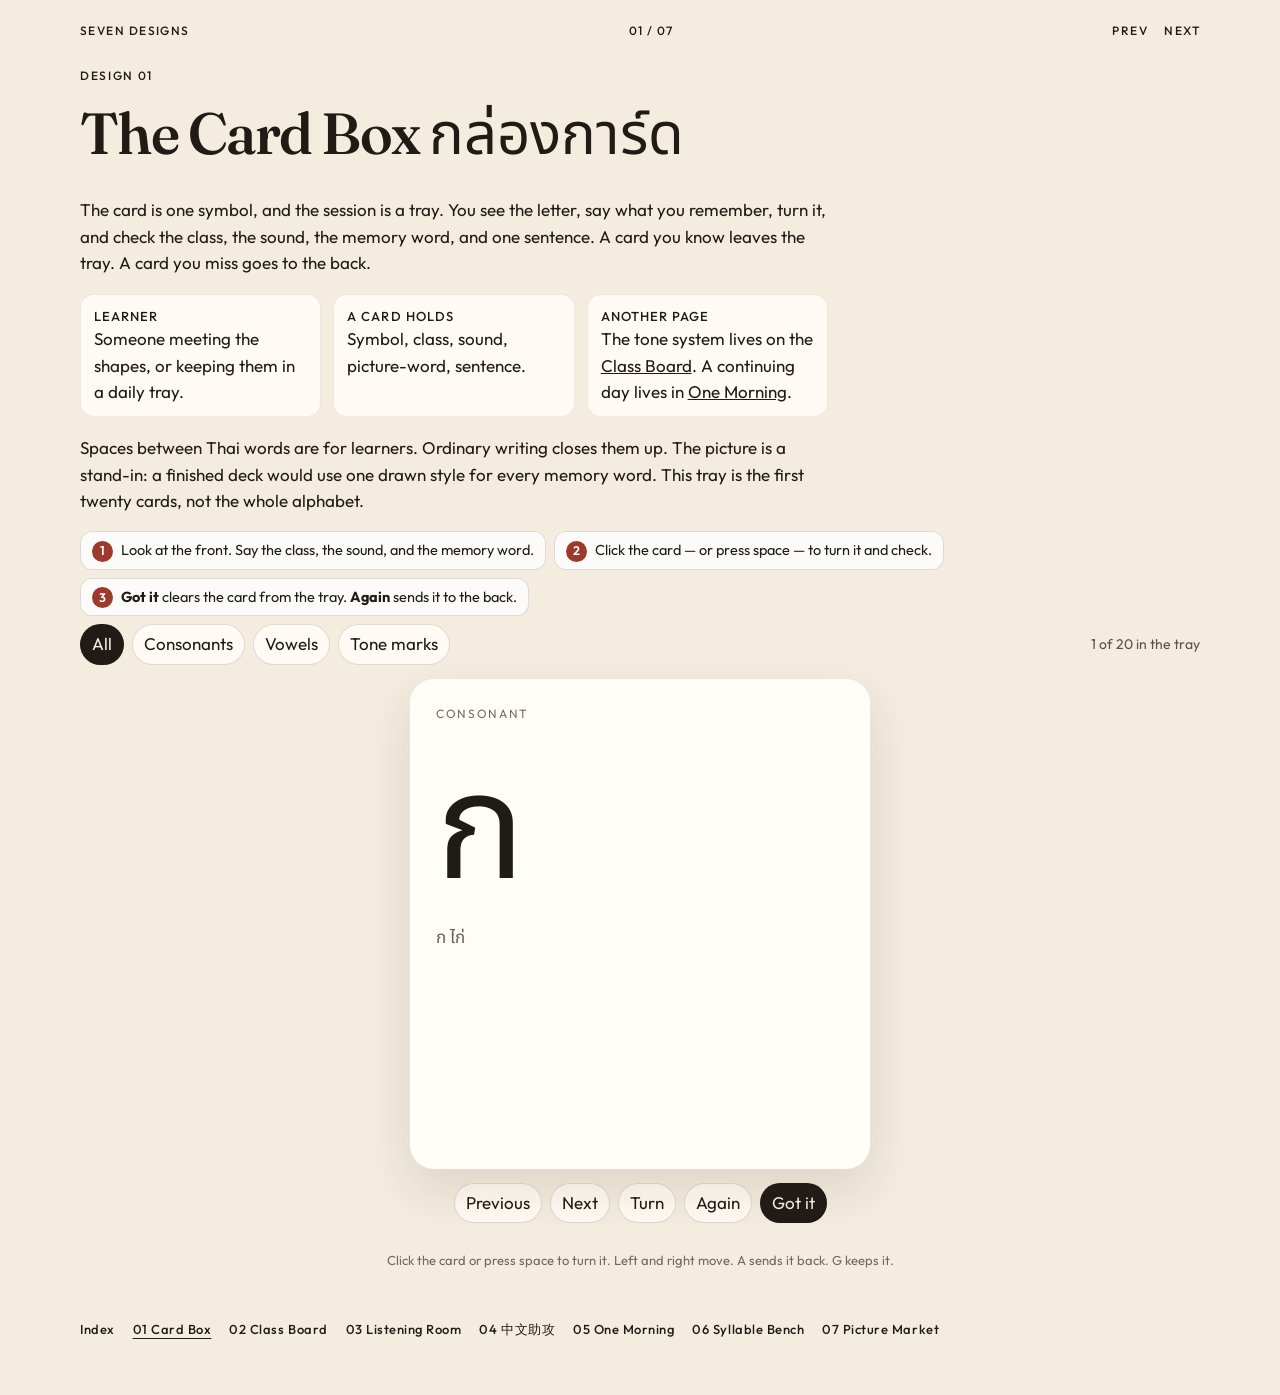
==== 01-card-box.html @ 402484c0 "Initial commit: Thai alphabet learning prototypes and workshop. Co-authored-by: Cursor <cursoragent@" ====
﻿<!DOCTYPE html>
<html lang="en">
<head>
  <meta charset="utf-8">
  <meta name="viewport" content="width=device-width, initial-scale=1">
  <title>01 The Card Box · Thai alphabet</title>
  <link rel="preconnect" href="https://fonts.googleapis.com">
  <link rel="preconnect" href="https://fonts.gstatic.com" crossorigin>
  <link href="https://fonts.googleapis.com/css2?family=Fraunces:opsz,wght@9..144,560;9..144,650&family=Outfit:wght@400;500;640&family=Noto+Sans+Thai:wght@500;700&family=Noto+Serif+Thai:wght@560;700&display=swap" rel="stylesheet">
  <link rel="stylesheet" href="css/site.css?v=4">
  <style>
    :root { --bg: #f3ecdf; --ink: #211b16; --accent: #9d3a2c; }
    h1 { font-family: Fraunces, Georgia, serif; font-weight: 560; font-size: clamp(36px, 5vw, 58px); letter-spacing: -.03em; line-height: 1.05; margin: 8px 0; }
    h1 em, .th-serif { font-family: "Noto Serif Thai", "Leelawadee UI", serif; font-style: normal; }
    .kicker { letter-spacing: .14em; text-transform: uppercase; font-size: 12px; font-weight: 500; margin: 18px 0 0; }
    .brief { max-width: 68ch; }
    .facts { display: grid; grid-template-columns: repeat(3, 1fr); gap: 12px; margin: 18px 0; }
    .facts div { background: #fffaf3; border-radius: 14px; padding: 12px 14px; box-shadow: inset 0 0 0 1px rgba(33,27,22,.08); }
    .facts strong { display: block; font-size: 13px; letter-spacing: .08em; text-transform: uppercase; font-weight: 500; }
    .proto { margin-top: 10px; }
    .bar { display: flex; flex-wrap: wrap; gap: 8px; align-items: center; margin: 8px 0 14px; }
    .chip, .ctrl { border-radius: 999px; padding: 7px 12px; background: #fffaf3; box-shadow: inset 0 0 0 1px rgba(33,27,22,.14); }
    .chip[aria-pressed="true"], .ctrl.primary { background: var(--ink); color: #f6f1e7; }
    .count { margin-left: auto; font-size: 14px; color: #5c5148; }
    .stage { display: grid; justify-items: center; gap: 14px; }
    .flip { width: min(460px, 100%); height: 490px; perspective: 1200px; }
    .inner { position: relative; height: 100%; transform-style: preserve-3d; transition: transform .55s cubic-bezier(.2,.7,.2,1); }
    .flip.is-on .inner { transform: rotateY(180deg); }
    .face { position: absolute; inset: 0; backface-visibility: hidden; overflow: auto; border-radius: 24px; background: #fffdf8; box-shadow: 0 20px 50px rgba(70, 42, 22, .12); padding: 26px 26px 22px; }
    .back { transform: rotateY(180deg); }
    .kind { letter-spacing: .14em; text-transform: uppercase; font-size: 12px; margin: 0; color: #7a6a5c; }
    .glyph { font-family: "Noto Serif Thai", "Leelawadee UI", serif; font-size: clamp(92px, 16vw, 148px); line-height: 1.25; margin: 18px 0 0; }
    .pair { font-size: clamp(64px, 10vw, 96px); }
    .sub { margin: 0; color: #6d5e52; }
    .pill { display: inline-block; border-radius: 999px; padding: 3px 10px; color: #fff; font-size: 13px; }
    .mid { background: #1e3a6e; } .high { background: #8a4b12; } .low { background: #1c6b45; }
    .wordline { display: flex; gap: 14px; align-items: center; margin: 12px 0; }
    .emoji { font-size: 42px; line-height: 1; }
    .wordline strong { font-family: "Noto Serif Thai", "Leelawadee UI", serif; font-size: 36px; font-weight: 560; }
    .sent { font-family: "Noto Serif Thai", "Leelawadee UI", serif; font-size: 26px; line-height: 1.7; margin: 8px 0; }
    .note { color: #4e433a; }
    .speak { border-radius: 999px; padding: 6px 12px; box-shadow: inset 0 0 0 1px rgba(33,27,22,.2); }
    .row { display: flex; flex-wrap: wrap; gap: 8px; justify-content: center; }
    .empty { width: min(460px, 100%); background: #fffdf8; border-radius: 24px; padding: 32px; text-align: center; }
    .keys { color: #74685d; font-size: 13px; text-align: center; }
    @media (max-width: 800px) {
      .facts { grid-template-columns: 1fr; }
      .flip { height: auto; perspective: none; }
      .inner, .flip.is-on .inner { transform: none; height: auto; }
      .face { position: relative; transform: none; }
      .flip:not(.is-on) .back, .flip.is-on .front { display: none; }
      .count { margin-left: 0; }
    }
  </style>
</head>
<body>
  <div class="wrap">
    <header class="top">
      <a href="index.html">Seven designs</a>
      <span>01 / 07</span>
      <nav>
        <a href="07-picture-market.html">Prev</a>
        <a href="02-class-board.html">Next</a>
      </nav>
    </header>
    <p class="kicker">Design 01</p>
    <h1>The Card Box <em lang="th">กล่องการ์ด</em></h1>
    <div class="brief">
      <p>The card is one symbol, and the session is a tray. You see the letter, say what you remember, turn it, and check the class, the sound, the memory word, and one sentence. A card you know leaves the tray. A card you miss goes to the back.</p>
      <div class="facts">
        <div><strong>Learner</strong> Someone meeting the shapes, or keeping them in a daily tray.</div>
        <div><strong>A card holds</strong> Symbol, class, sound, picture-word, sentence.</div>
        <div><strong>Another page</strong> The tone system lives on the <a href="02-class-board.html">Class Board</a>. A continuing day lives in <a href="05-one-morning.html">One Morning</a>.</div>
      </div>
      <p>Spaces between Thai words are for learners. Ordinary writing closes them up. The picture is a stand-in: a finished deck would use one drawn style for every memory word. This tray is the first twenty cards, not the whole alphabet.</p>
    </div>
    <section class="proto" aria-label="Card box prototype">
      <ol class="steps">
        <li><b>1</b><span>Look at the front. Say the class, the sound, and the memory word.</span></li>
        <li><b>2</b><span>Click the card — or press space — to turn it and check.</span></li>
        <li><b>3</b><span><strong>Got it</strong> clears the card from the tray. <strong>Again</strong> sends it to the back.</span></li>
      </ol>
      <div class="bar">
        <button class="chip" data-filter="all" aria-pressed="true">All</button>
        <button class="chip" data-filter="Consonant">Consonants</button>
        <button class="chip" data-filter="Vowel">Vowels</button>
        <button class="chip" data-filter="Tone mark">Tone marks</button>
        <span class="count" id="count"></span>
      </div>
      <div class="stage">
        <div class="flip" id="flip">
          <div class="inner">
            <div class="face front" id="front"></div>
            <div class="face back" id="back"></div>
          </div>
        </div>
        <div class="empty" id="empty" hidden>
          <p>The tray is clear.</p>
          <button class="ctrl primary" id="restore" type="button">Put the cards back</button>
        </div>
        <div class="row">
          <button class="ctrl" id="prev" type="button">Previous</button>
          <button class="ctrl" id="next" type="button">Next</button>
          <button class="ctrl" id="turn" type="button">Turn</button>
          <button class="ctrl" id="again" type="button">Again</button>
          <button class="ctrl primary" id="got" type="button">Got it</button>
        </div>
        <p class="keys">Click the card or press space to turn it. Left and right move. A sends it back. G keeps it.</p>
      </div>
    </section>
    <footer class="jump">
      <a href="index.html">Index</a>
      <a href="01-card-box.html" aria-current="page">01 Card Box</a>
      <a href="02-class-board.html">02 Class Board</a>
      <a href="03-listening-room.html">03 Listening Room</a>
      <a href="04-sinitic-bridge.html">04 中文助攻</a>
      <a href="05-one-morning.html">05 One Morning</a>
      <a href="06-syllable-bench.html">06 Syllable Bench</a>
      <a href="07-picture-market.html">07 Picture Market</a>
    </footer>
  </div>
  <script src="js/speak.js"></script>
  <script>
    const cards = [
      { kind: "Consonant", glyph: "ก", name: "ก ไก่", cls: "mid", clsLabel: "Mid class", sound: "unaspirated k", hint: "No puff of air.", emoji: "🐔", word: "ไก่", gloss: "chicken", tone: "low · เอก", bits: ["ไก่", "ขัน", "ตอน", "เช้า"], en: "The rooster crows in the morning.", note: "Mid class. ไม้เอก on a mid-class letter makes ไก่ low." },
      { kind: "Consonant", glyph: "ข", name: "ข ไข่", cls: "high", clsLabel: "High class", sound: "aspirated k", hint: "A puff of air. Same sound as ค, different class.", emoji: "🥚", word: "ไข่", gloss: "egg", tone: "low · เอก", bits: ["ขอ", "ไข่", "สอง", "ฟอง"], en: "Two eggs, please.", note: "High class. ไม้เอก on a high-class letter is also low. The puff of air matches ค." },
      { kind: "Consonant", glyph: "ค", name: "ค ควาย", cls: "low", clsLabel: "Low class", sound: "aspirated k", hint: "Same puff of air as ข. Low class, so the tone rule differs.", emoji: "🐃", word: "ควาย", gloss: "buffalo", tone: "mid · สามัญ", bits: ["ควาย", "เดิน", "ใน", "นา"], en: "The buffalo walks in the rice field.", note: "Low class, long live syllable, no mark: mid tone. ข is the high-class twin of this sound." },
      { kind: "Consonant", glyph: "ง", name: "ง งู", cls: "low", clsLabel: "Low class", sound: "ng", hint: "The ng in sing, here at the start.", emoji: "🐍", word: "งู", gloss: "snake", tone: "mid · สามัญ", bits: ["ฉัน", "เห็น", "งู"], en: "I see a snake.", note: "Low class and a long live vowel, with no mark, gives งู its mid tone." },
      { kind: "Consonant", glyph: "จ", name: "จ จาน", cls: "mid", clsLabel: "Mid class", sound: "unaspirated ch", hint: "No puff, and not a voiced English j.", emoji: "🍽️", word: "จาน", gloss: "plate", tone: "mid · สามัญ", bits: ["จาน", "อยู่", "บน", "โต๊ะ"], en: "The plate is on the table.", note: "Mid class. จาน ends in น, so the syllable is live and, with no mark, mid. อยู่ is an irregular spelling; learn that word whole." },
      { kind: "Consonant", glyph: "ด", name: "ด เด็ก", cls: "mid", clsLabel: "Mid class", sound: "voiced d", hint: "Voiced, as in English day.", emoji: "🧒", word: "เด็ก", gloss: "child", tone: "low · เอก", bits: ["เด็ก", "คน", "นี้", "กิน", "ข้าว"], en: "This child is eating.", note: "Mid class. เด็ก is short and ends in a stopped k, so it is dead, and a mid-class dead syllable is low." },
      { kind: "Consonant", glyph: "น", name: "น หนู", cls: "low", clsLabel: "Low class", sound: "n", hint: "n, as in no.", emoji: "🐭", word: "หนู", gloss: "mouse", tone: "rising · จัตวา", bits: ["หนู", "วิ่ง", "เร็ว"], en: "The mouse runs fast.", note: "The letter น is low class. Its memory word หนู writes a silent ห in front, and that ห makes the name follow high-class rules, so หนู rises." },
      { kind: "Consonant", glyph: "ป", name: "ป ปลา", cls: "mid", clsLabel: "Mid class", sound: "unaspirated p", hint: "Voice off, no puff.", emoji: "🐟", word: "ปลา", gloss: "fish", tone: "mid · สามัญ", bits: ["ปลา", "อยู่", "ใน", "น้ำ"], en: "The fish is in the water.", note: "ปลา is a cluster. ป, the first consonant, sets the class. Long live vowel, no mark: mid." },
      { kind: "Consonant", glyph: "ม", name: "ม ม้า", cls: "low", clsLabel: "Low class", sound: "m", hint: "m, as in me.", emoji: "🐴", word: "ม้า", gloss: "horse", tone: "high · ตรี", bits: ["ม้า", "วิ่ง", "เร็ว"], en: "The horse runs fast.", note: "Low class. ไม้โท on a low-class letter gives the high tone. On a mid-class letter the same mark would fall." },
      { kind: "Consonant", glyph: "ร", name: "ร เรือ", cls: "low", clsLabel: "Low class", sound: "tapped r", hint: "A quick tap. Not an English r, and not ล.", emoji: "⛵", word: "เรือ", gloss: "boat", tone: "mid · สามัญ", bits: ["เรือ", "ลำ", "นั้น", "เล็ก"], en: "That boat is small.", note: "Low class, long live vowel, no mark: mid. Keep it apart from ล. The Listening Room drills that pair." },
      { kind: "Consonant", glyph: "ส", name: "ส เสือ", cls: "high", clsLabel: "High class", sound: "s", hint: "s, as in see. Same sound as low-class ซ.", emoji: "🐯", word: "เสือ", gloss: "tiger", tone: "rising · จัตวา", bits: ["เสือ", "อยู่", "ใน", "ป่า"], en: "The tiger is in the forest.", note: "High class, long live vowel, no mark: rising. ซ is the low-class s." },
      { kind: "Consonant", glyph: "อ", name: "อ อ่าง", cls: "mid", clsLabel: "Mid class", sound: "glottal stop", hint: "A catch in the throat, and the support for a vowel.", emoji: "🪣", word: "อ่าง", gloss: "basin", tone: "low · เอก", bits: ["อ่าง", "ใบ", "นี้", "มี", "น้ำ"], en: "This basin has water.", note: "Mid class. ไม้เอก makes อ่าง low. อ also opens syllables that need a written consonant, as in อา." },
      { kind: "Vowel", glyph: "อะ", alt: "อา", name: "Short a · long aa", cls: "", sound: "a · aa", hint: "Length is a different vowel, and it can change the tone.", emoji: "⏱️", word: "จะ · กา", gloss: "will · crow", tone: "low · mid", bits: ["จะ", "ไป", "ตลาด"], en: "Will go to the market. กา, with long aa, is a crow: กา ตัว นั้น.", note: "จะ is short, so the syllable is dead and mid-class จ makes it low. กา is long and live, so mid-class ก stays mid. Both marks are written after the consonant." },
      { kind: "Vowel", glyph: "อิ", alt: "อี", name: "Short i · long ii", cls: "", sound: "i · ii", hint: "Both sit above the consonant.", emoji: "👆", word: "กิน · มี", gloss: "to eat · to have", tone: "mid · mid", bits: ["กิน", "ข้าว", "หรือ", "ยัง"], en: "Have you eaten yet? มี เวลา ไหม means “Do you have time?”", note: "อิ is the short mark. อี is the long one. In กิน the final น keeps the syllable live, so mid-class ก with no tone mark is mid." },
      { kind: "Vowel", glyph: "ไ", alt: "ใ", name: "Two spellings of ai", cls: "", sound: "ai", hint: "Same sound. ไ is the usual spelling.", emoji: "✍️", word: "ไป · ใส่", gloss: "to go · to put in", tone: "mid · low", bits: ["ไป", "ไหน"], en: "Where are you going? ใส่ ถุง means “Put it in a bag.”", note: "ไ and ใ are said the same way. ใ is kept for a short list of common words. ใส่ is high-class ส with ไม้เอก, so it is low." },
      { kind: "Vowel", glyph: "เ–า", name: "ao, around the consonant", cls: "", sound: "ao", hint: "เ before the consonant, า after it. You say the consonant first.", emoji: "↔️", word: "เรา", gloss: "we", tone: "mid · สามัญ", bits: ["เรา", "ไป", "ตลาด"], en: "We're going to the market.", note: "เ–า already ends in a w sound, so the syllable is live. ร is low class and there is no mark, so เรา is mid." },
      { kind: "Tone mark", glyph: "◌่", name: "ไม้เอก", cls: "", sound: "the first mark", hint: "On mid and high class, a low tone. On low class, a falling tone.", emoji: "▾", word: "เก่า", gloss: "old", tone: "low · เอก", bits: ["อัน", "นี้", "เก่า", "แล้ว"], en: "This one is already old.", note: "เก่า is mid-class ก with ไม้เอก, so it is low. The same mark on low-class ม gives แม่, which falls. The Class Board holds the whole chart." },
      { kind: "Tone mark", glyph: "◌้", name: "ไม้โท", cls: "", sound: "the second mark", hint: "On mid and high class, a falling tone. On low class, a high tone.", emoji: "⤵", word: "ได้", gloss: "can, to get", tone: "falling · โท", bits: ["ไป", "ได้", "ไหม"], en: "Can we go?", note: "ได้ is mid-class ด with ไม้โท, so it falls. The same mark on low-class ม gives ม้า, which is high." },
      { kind: "Tone mark", glyph: "◌๊", name: "ไม้ตรี", cls: "", sound: "the third mark", hint: "Written on mid-class consonants. The tone is high.", emoji: "⌃", word: "โต๊ะ", gloss: "table", tone: "high · ตรี", bits: ["หนังสือ", "อยู่", "บน", "โต๊ะ"], en: "The book is on the table.", note: "ไม้ตรี gives the high tone. โต๊ะ is a loanword; learn the spelling whole, including the short ะ." },
      { kind: "Tone mark", glyph: "◌๋", name: "ไม้จัตวา", cls: "", sound: "the fourth mark", hint: "Written on mid-class consonants. The tone is rising.", emoji: "⤴", word: "ตั๋ว", gloss: "ticket", tone: "rising · จัตวา", bits: ["ขอ", "ตั๋ว", "หนึ่ง", "ใบ"], en: "One ticket, please.", note: "ไม้จัตวา gives the rising tone. It is written on mid-class letters such as ต." }
    ];

    let filter = "all";
    let tray = [];
    let cursor = 0;
    let flipped = false;
    let voice = false;

    function esc(s) {
      return String(s).replace(/[&<>]/g, function (c) { return { "&": "&amp;", "<": "&lt;", ">": "&gt;" }[c]; });
    }
    function rebuild() {
      tray = cards.map(function (_, i) { return i; }).filter(function (i) {
        return filter === "all" || cards[i].kind === filter;
      });
      cursor = 0;
      flipped = false;
      render();
    }
    function card() { return cards[tray[cursor]]; }
    function render() {
      const empty = tray.length === 0;
      document.getElementById("empty").hidden = !empty;
      document.getElementById("flip").hidden = empty;
      document.getElementById("count").textContent = empty ? "Tray clear" : (cursor + 1) + " of " + tray.length + " in the tray";
      if (empty) return;
      const c = card();
      document.getElementById("flip").classList.toggle("is-on", flipped);
      const glyph = c.alt ? '<p class="glyph pair" lang="th">' + esc(c.glyph) + " " + esc(c.alt) + "</p>" : '<p class="glyph" lang="th">' + esc(c.glyph) + "</p>";
      document.getElementById("front").innerHTML = '<p class="kind">' + esc(c.kind) + '</p>' + glyph + '<p class="sub th-serif" lang="th">' + esc(c.name) + "</p>";
      const pill = c.cls ? '<span class="pill ' + c.cls + '">' + esc(c.clsLabel) + "</span> " : "";
      document.getElementById("back").innerHTML =
        '<p class="kind">' + esc(c.kind) + "</p>" +
        "<p>" + pill + esc(c.sound) + "</p>" +
        '<div class="wordline"><span class="emoji" aria-hidden="true">' + c.emoji + '</span><div><strong lang="th">' + esc(c.word) + "</strong><div>" + esc(c.gloss) + " · " + esc(c.tone) + "</div></div></div>" +
        '<p class="sent" lang="th">' + esc(c.bits.join(" ")) + "</p>" +
        "<p>" + esc(c.en) + "</p>" +
        '<p class="note">' + esc(c.note) + "</p>" +
        '<p><button class="speak" type="button" id="say"' + (voice ? "" : " hidden") + ">Play the sentence</button></p>" +
        "<p class=\"sub\">" + esc(c.hint) + "</p>";
      const say = document.getElementById("say");
      if (say) say.addEventListener("click", function (e) {
        e.stopPropagation();
        ThaiSpeak.speak(c.bits.join(""), "th");
      });
    }
    document.getElementById("flip").addEventListener("click", function (e) {
      if (e.target.closest("button")) return;
      flipped = !flipped;
      render();
    });
    document.getElementById("turn").addEventListener("click", function () { flipped = !flipped; render(); });
    function step(delta) {
      if (!tray.length) return;
      cursor = (cursor + delta + tray.length) % tray.length;
      flipped = false;
      render();
    }
    document.getElementById("prev").addEventListener("click", function () { step(-1); });
    document.getElementById("next").addEventListener("click", function () { step(1); });
    document.getElementById("again").addEventListener("click", function () {
      if (tray.length < 2) { flipped = false; render(); return; }
      tray.push(tray.splice(cursor, 1)[0]);
      flipped = false;
      render();
    });
    document.getElementById("got").addEventListener("click", function () {
      if (!tray.length) return;
      tray.splice(cursor, 1);
      if (cursor >= tray.length) cursor = 0;
      flipped = false;
      render();
    });
    document.getElementById("restore").addEventListener("click", rebuild);
    document.querySelectorAll(".chip").forEach(function (chip) {
      chip.addEventListener("click", function () {
        document.querySelectorAll(".chip").forEach(function (x) { x.setAttribute("aria-pressed", "false"); });
        chip.setAttribute("aria-pressed", "true");
        filter = chip.dataset.filter;
        rebuild();
      });
    });
    document.addEventListener("keydown", function (e) {
      const k = e.key.toLowerCase();
      if (k === " " || k === "enter") { e.preventDefault(); flipped = !flipped; render(); }
      if (k === "arrowright") step(1);
      if (k === "arrowleft") step(-1);
      if (k === "a") document.getElementById("again").click();
      if (k === "g") document.getElementById("got").click();
    });
    ThaiSpeak.whenVoices(function () {
      voice = !!ThaiSpeak.pick("th");
      render();
    });
    rebuild();
  </script>
</body>
</html>
---- css/site.css ----
@font-face {
  font-family: "Thai Text";
  src: local("Leelawadee UI"), url("../fonts/NotoSansThai-Regular.ttf") format("truetype");
  font-weight: 400;
  font-style: normal;
  font-display: block;
}
* { box-sizing: border-box; }
html { scroll-behavior: smooth; }
body {
  margin: 0;
  background: var(--bg, #f4efe6);
  color: var(--ink, #1d1914);
  font-family: Outfit, "Segoe UI", sans-serif;
  font-size: 17px;
  line-height: 1.55;
}
button, input { font: inherit; color: inherit; background: none; border: 0; padding: 0; }
button { cursor: pointer; }
a { color: inherit; }
[lang="th"] {
  font-family: "Thai Text", sans-serif !important;
  font-weight: 400 !important;
  font-synthesis: none;
  letter-spacing: 0 !important;
  line-height: 1.5;
}
.wrap { width: min(1120px, calc(100% - 36px)); margin: 0 auto; }
.top {
  display: flex;
  justify-content: space-between;
  gap: 18px;
  align-items: baseline;
  padding: 22px 0 8px;
  font-size: 12px;
  font-weight: 500;
  letter-spacing: .12em;
  text-transform: uppercase;
}
.top a { text-decoration: none; }
.top nav { display: flex; gap: 16px; }
.jump {
  display: flex;
  flex-wrap: wrap;
  gap: 10px 18px;
  padding: 36px 0 56px;
  font-size: 13px;
  font-weight: 500;
  letter-spacing: .04em;
}
.jump a { text-decoration: none; }
.jump a[aria-current="page"] { text-decoration: underline; text-underline-offset: 4px; }
:focus-visible { outline: 2px solid var(--accent, currentColor); outline-offset: 3px; }

/* How-to-explore strip: numbered steps, sits above the controls of a page. */
.steps { list-style: none; display: flex; flex-wrap: wrap; gap: 8px; margin: 14px 0 6px; padding: 0; }
.steps li {
  display: flex; align-items: baseline; gap: 8px;
  background: rgba(255, 255, 255, .82);
  border-radius: 12px; padding: 8px 12px;
  box-shadow: inset 0 0 0 1px rgba(28, 27, 25, .14);
  font-size: 14.5px;
}
.steps b {
  display: inline-grid; place-items: center;
  min-width: 21px; height: 21px; padding: 0 6px;
  border-radius: 999px;
  background: var(--accent, #1d4e89); color: #fff;
  font-size: 12.5px; font-weight: 600;
}
.steps [lang="zh-Hant"] { color: #5c564e; }

/* Clickable things should look clickable on every page. */
button { transition: box-shadow .15s ease, background .15s ease, color .15s ease; }
button:hover { filter: brightness(.96); }
button[aria-pressed="true"]:hover { filter: none; }
@media (max-width: 640px) {
  .top { flex-wrap: wrap; }
}
@media (prefers-reduced-motion: reduce) {
  * { scroll-behavior: auto !important; transition: none !important; }
}
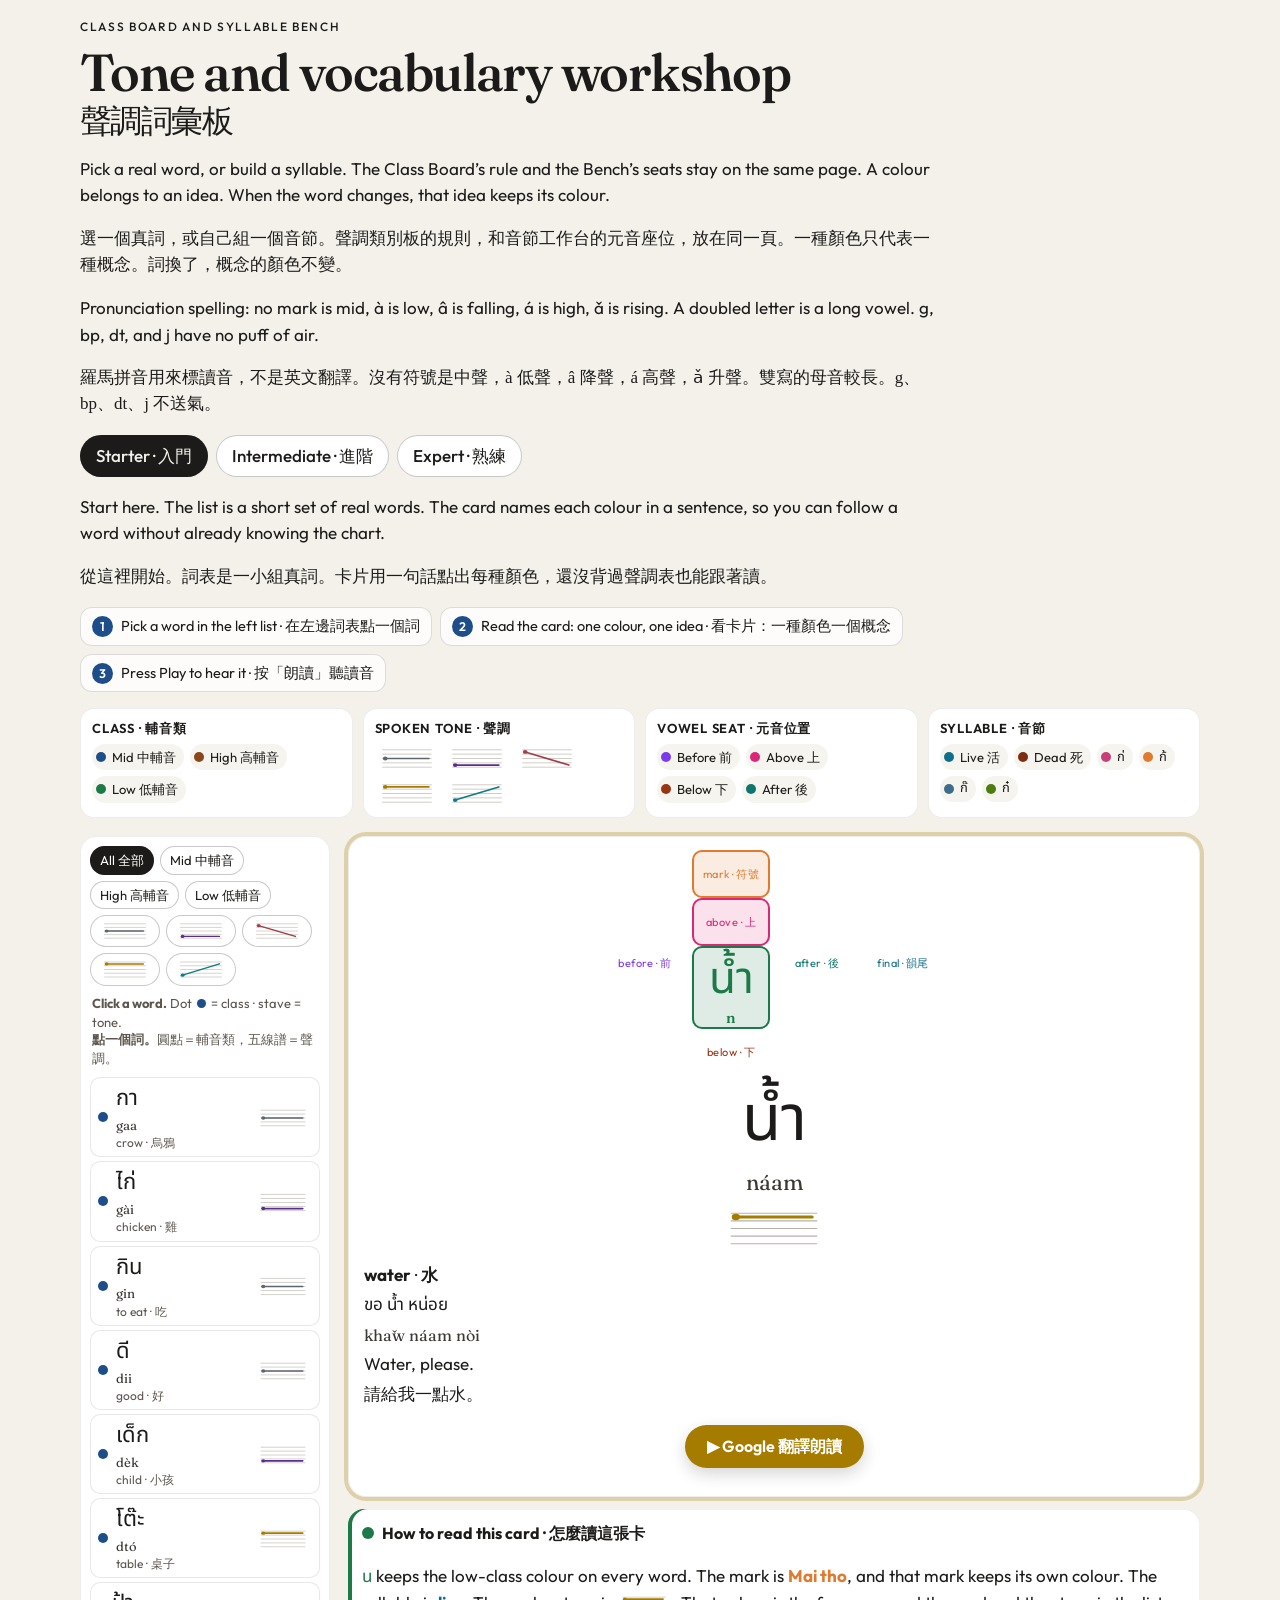
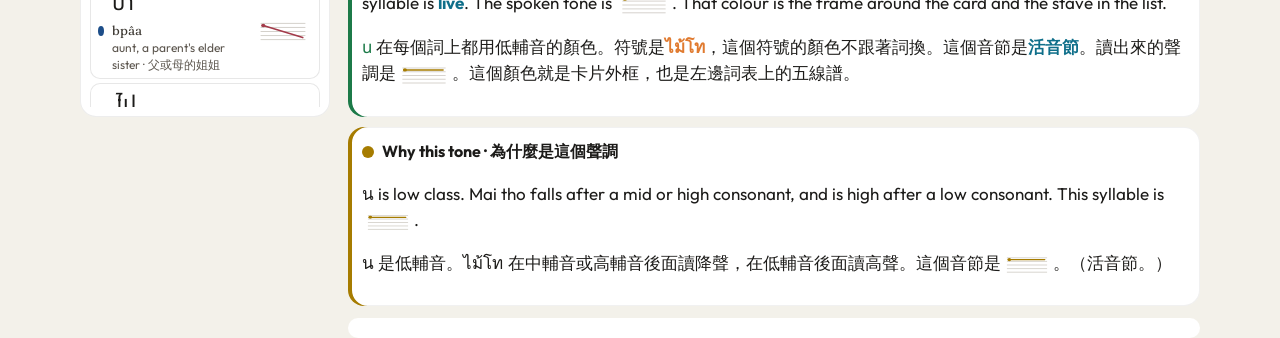
==== commit 1189ae59: "Expand workshop with TNC 1000 list, romanization, and tone staves. Single-page workshop redirects, G" ====
--- a/01-card-box.html
+++ b/01-card-box.html
@@ -1,13 +1,17 @@
-﻿<!DOCTYPE html>
+<!DOCTYPE html>
 <html lang="en">
 <head>
+  <meta http-equiv="refresh" content="0; url=integrated-tone-vocab.html">
+  <script>location.replace("integrated-tone-vocab.html");</script>
+  <style>html{display:none !important}</style>
+
   <meta charset="utf-8">
   <meta name="viewport" content="width=device-width, initial-scale=1">
   <title>01 The Card Box · Thai alphabet</title>
   <link rel="preconnect" href="https://fonts.googleapis.com">
   <link rel="preconnect" href="https://fonts.gstatic.com" crossorigin>
   <link href="https://fonts.googleapis.com/css2?family=Fraunces:opsz,wght@9..144,560;9..144,650&family=Outfit:wght@400;500;640&family=Noto+Sans+Thai:wght@500;700&family=Noto+Serif+Thai:wght@560;700&display=swap" rel="stylesheet">
-  <link rel="stylesheet" href="css/site.css?v=4">
+  <link rel="stylesheet" href="css/site.css?v=5">
   <style>
     :root { --bg: #f3ecdf; --ink: #211b16; --accent: #9d3a2c; }
     h1 { font-family: Fraunces, Georgia, serif; font-weight: 560; font-size: clamp(36px, 5vw, 58px); letter-spacing: -.03em; line-height: 1.05; margin: 8px 0; }
@@ -119,6 +123,7 @@
       <a href="07-picture-market.html">07 Picture Market</a>
     </footer>
   </div>
+  <script src="js/tone-staff.js"></script>
   <script src="js/speak.js"></script>
   <script>
     const cards = [
@@ -126,7 +131,7 @@
       { kind: "Consonant", glyph: "ข", name: "ข ไข่", cls: "high", clsLabel: "High class", sound: "aspirated k", hint: "A puff of air. Same sound as ค, different class.", emoji: "🥚", word: "ไข่", gloss: "egg", tone: "low · เอก", bits: ["ขอ", "ไข่", "สอง", "ฟอง"], en: "Two eggs, please.", note: "High class. ไม้เอก on a high-class letter is also low. The puff of air matches ค." },
       { kind: "Consonant", glyph: "ค", name: "ค ควาย", cls: "low", clsLabel: "Low class", sound: "aspirated k", hint: "Same puff of air as ข. Low class, so the tone rule differs.", emoji: "🐃", word: "ควาย", gloss: "buffalo", tone: "mid · สามัญ", bits: ["ควาย", "เดิน", "ใน", "นา"], en: "The buffalo walks in the rice field.", note: "Low class, long live syllable, no mark: mid tone. ข is the high-class twin of this sound." },
       { kind: "Consonant", glyph: "ง", name: "ง งู", cls: "low", clsLabel: "Low class", sound: "ng", hint: "The ng in sing, here at the start.", emoji: "🐍", word: "งู", gloss: "snake", tone: "mid · สามัญ", bits: ["ฉัน", "เห็น", "งู"], en: "I see a snake.", note: "Low class and a long live vowel, with no mark, gives งู its mid tone." },
-      { kind: "Consonant", glyph: "จ", name: "จ จาน", cls: "mid", clsLabel: "Mid class", sound: "unaspirated ch", hint: "No puff, and not a voiced English j.", emoji: "🍽️", word: "จาน", gloss: "plate", tone: "mid · สามัญ", bits: ["จาน", "อยู่", "บน", "โต๊ะ"], en: "The plate is on the table.", note: "Mid class. จาน ends in น, so the syllable is live and, with no mark, mid. อยู่ is an irregular spelling; learn that word whole." },
+      { kind: "Consonant", glyph: "จ", name: "จ จาน", cls: "mid", clsLabel: "Mid class", sound: "unaspirated ch", hint: "No puff, and not a voiced English j.", emoji: "🍽️", word: "จาน", gloss: "plate", tone: "mid · สามัญ", bits: ["จาน", "อยู่", "บน", "โต๊ะ"], en: "The plate is on the table.", note: "Mid class. จาน ends in น, so the syllable is live and, with no mark, mid. อยู่ is irregular: low-class ย with ไม้โท would be high, but the spoken tone is falling. Learn that word whole." },
       { kind: "Consonant", glyph: "ด", name: "ด เด็ก", cls: "mid", clsLabel: "Mid class", sound: "voiced d", hint: "Voiced, as in English day.", emoji: "🧒", word: "เด็ก", gloss: "child", tone: "low · เอก", bits: ["เด็ก", "คน", "นี้", "กิน", "ข้าว"], en: "This child is eating.", note: "Mid class. เด็ก is short and ends in a stopped k, so it is dead, and a mid-class dead syllable is low." },
       { kind: "Consonant", glyph: "น", name: "น หนู", cls: "low", clsLabel: "Low class", sound: "n", hint: "n, as in no.", emoji: "🐭", word: "หนู", gloss: "mouse", tone: "rising · จัตวา", bits: ["หนู", "วิ่ง", "เร็ว"], en: "The mouse runs fast.", note: "The letter น is low class. Its memory word หนู writes a silent ห in front, and that ห makes the name follow high-class rules, so หนู rises." },
       { kind: "Consonant", glyph: "ป", name: "ป ปลา", cls: "mid", clsLabel: "Mid class", sound: "unaspirated p", hint: "Voice off, no puff.", emoji: "🐟", word: "ปลา", gloss: "fish", tone: "mid · สามัญ", bits: ["ปลา", "อยู่", "ใน", "น้ำ"], en: "The fish is in the water.", note: "ปลา is a cluster. ป, the first consonant, sets the class. Long live vowel, no mark: mid." },
@@ -176,7 +181,7 @@
       document.getElementById("back").innerHTML =
         '<p class="kind">' + esc(c.kind) + "</p>" +
         "<p>" + pill + esc(c.sound) + "</p>" +
-        '<div class="wordline"><span class="emoji" aria-hidden="true">' + c.emoji + '</span><div><strong lang="th">' + esc(c.word) + "</strong><div>" + esc(c.gloss) + " · " + esc(c.tone) + "</div></div></div>" +
+        '<div class="wordline"><span class="emoji" aria-hidden="true">' + c.emoji + '</span><div><strong lang="th">' + esc(c.word) + "</strong><div class=\"tone-line\">" + esc(c.gloss) + " · " + ToneStaff.tagsFromLabel(c.tone, 44, 20) + "</div></div></div>" +
         '<p class="sent" lang="th">' + esc(c.bits.join(" ")) + "</p>" +
         "<p>" + esc(c.en) + "</p>" +
         '<p class="note">' + esc(c.note) + "</p>" +
--- a/css/site.css
+++ b/css/site.css
@@ -1,3 +1,5 @@
+@import url("tone-staff.css");
+
 @font-face {
   font-family: "Thai Text";
   src: local("Leelawadee UI"), url("../fonts/NotoSansThai-Regular.ttf") format("truetype");
